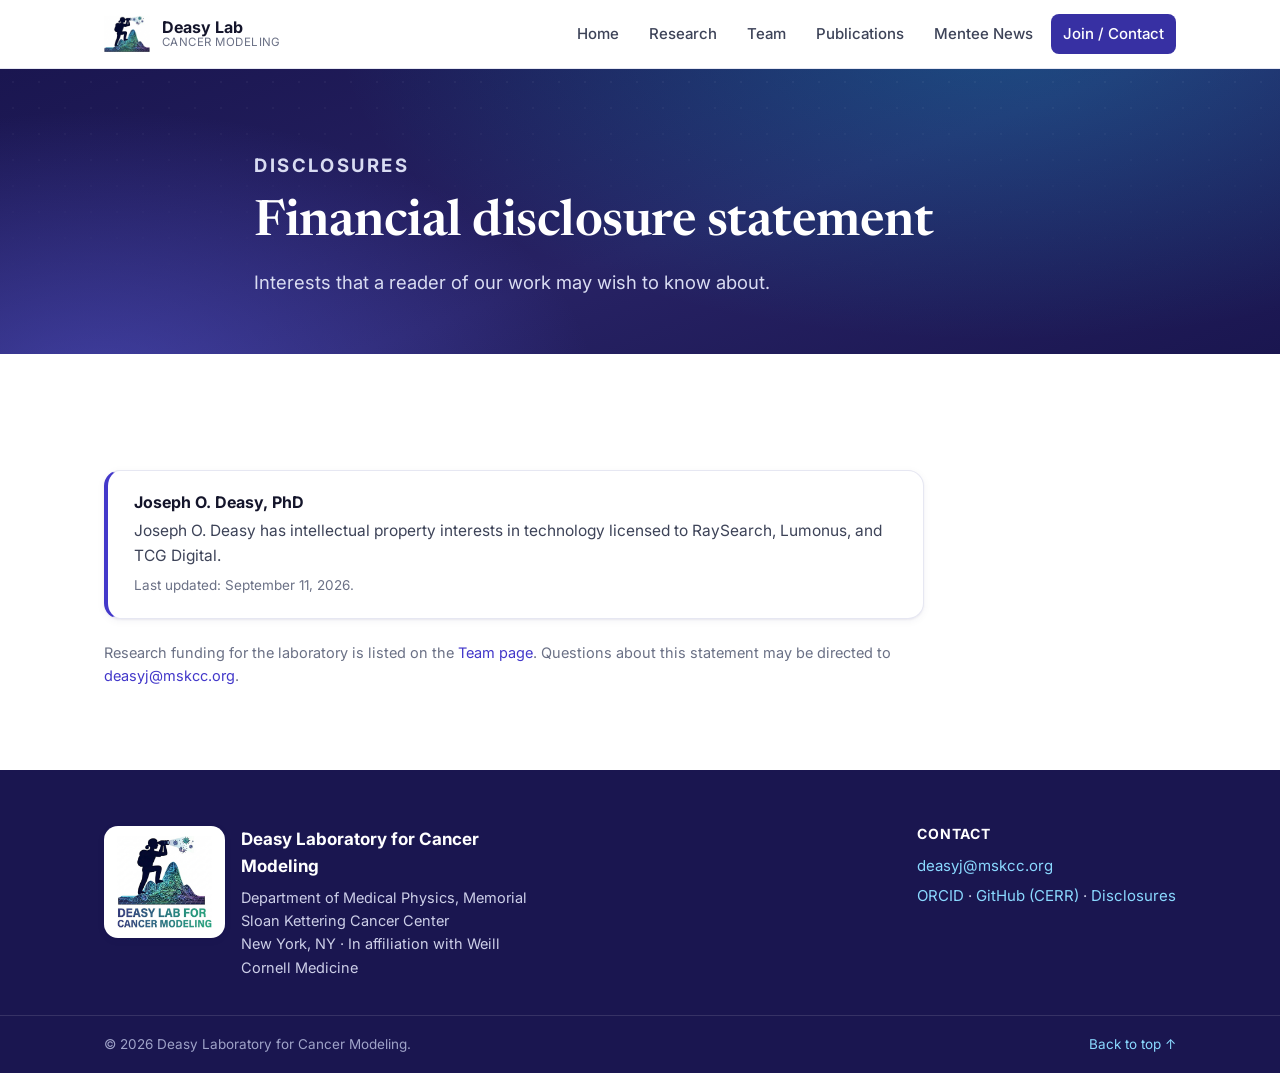
==== disclosures.html @ e01b2c83 "Team: key faculty collaborators, new fellow; Funding section; disclosures page" ====
<!DOCTYPE html>
<html lang="en">
<head>
  <meta charset="UTF-8" />
  <meta name="viewport" content="width=device-width, initial-scale=1.0" />
  <title>Disclosures — Deasy Laboratory for Cancer Modeling</title>
  <meta name="description" content="Financial disclosure statement for Joseph O. Deasy and the Deasy Laboratory for Cancer Modeling." />
  <link rel="icon" type="image/png" href="assets/img/favicon.png" />
  <link rel="preconnect" href="https://fonts.googleapis.com" />
  <link rel="preconnect" href="https://fonts.gstatic.com" crossorigin />
  <link href="https://fonts.googleapis.com/css2?family=Inter:wght@400;500;600;700;800&family=Newsreader:ital,opsz@0,6..72;1,6..72&display=swap" rel="stylesheet" />
  <link rel="stylesheet" href="assets/css/styles.css" />
</head>
<body>

  <header class="nav" id="top">
    <div class="container nav__inner">
      <a class="brand" href="index.html" aria-label="Deasy Lab for Cancer Modeling — home">
        <img class="brand__logo" src="assets/img/logo-mark.png" alt="" aria-hidden="true" />
        <span class="brand__text"><strong>Deasy Lab</strong><small>Cancer Modeling</small></span>
      </a>
      <nav class="nav__links" aria-label="Primary">
        <a href="index.html">Home</a>
        <a href="research.html">Research</a>
        <a href="team.html">Team</a>
        <a href="publications.html">Publications</a>
        <a href="mentee-news.html">Mentee News</a>
        <a href="join.html" class="nav__cta">Join / Contact</a>
      </nav>
      <button class="nav__toggle" aria-label="Open menu" aria-expanded="false" aria-controls="mobileMenu"><span></span><span></span><span></span></button>
    </div>
    <div class="nav__mobile" id="mobileMenu" hidden>
      <a href="index.html">Home</a>
      <a href="research.html">Research</a>
      <a href="team.html">Team</a>
      <a href="publications.html">Publications</a>
      <a href="mentee-news.html">Mentee News</a>
      <a href="join.html">Join / Contact</a>
    </div>
  </header>

  <main>
    <section class="pagehero">
      <div class="hero__bg" aria-hidden="true"></div>
      <div class="container pagehero__inner">
        <p class="eyebrow">Disclosures</p>
        <h1>Financial disclosure statement</h1>
        <p>Interests that a reader of our work may wish to know about.</p>
      </div>
    </section>

    <section class="section" id="disclosure">
      <div class="container">
        <div class="disclosure">
          <h3>Joseph O. Deasy, PhD</h3>
          <p>Joseph O. Deasy has intellectual property interests in technology licensed to RaySearch, Lumonus, and TCG Digital.
             <span class="disclosure__date">Last updated: September 11, 2026.</span></p>
        </div>
        <p class="grants__note">
          Research funding for the laboratory is listed on the <a href="team.html#funding">Team page</a>.
          Questions about this statement may be directed to <a href="mailto:deasyj@mskcc.org">deasyj@mskcc.org</a>.
        </p>
      </div>
    </section>
  </main>

  <footer class="footer">
    <div class="container footer__inner">
      <div class="footer__brand">
        <span class="footer__logo"><img src="assets/img/logo.png" alt="Deasy Lab for Cancer Modeling" /></span>
        <div><strong>Deasy Laboratory for Cancer Modeling</strong>
          <p>Department of Medical Physics, Memorial Sloan Kettering Cancer Center<br />New York, NY · In affiliation with Weill Cornell Medicine</p></div>
      </div>
      <div class="footer__links">
        <h4>Contact</h4>
        <p><a href="mailto:deasyj@mskcc.org">deasyj@mskcc.org</a></p>
        <p><a href="https://orcid.org/0000-0002-9437-266X" target="_blank" rel="noopener">ORCID</a> · <a href="https://github.com/cerr/CERR" target="_blank" rel="noopener">GitHub (CERR)</a> · <a href="disclosures.html">Disclosures</a></p>
      </div>
    </div>
    <div class="footer__bar">
      <div class="container"><span>© <span id="year"></span> Deasy Laboratory for Cancer Modeling.</span><a href="#top">Back to top ↑</a></div>
    </div>
  </footer>

  <script src="assets/js/main.js" defer></script>
</body>
</html>
---- assets/css/styles.css ----
/* =============================================================
   Deasy Laboratory for Cancer Modeling — stylesheet
   Built on the MSK Predictive Informatics component system.
   Re-brand the whole site by editing the tokens in :root.
   Identity: indigo primary + cyan accent (distinct from the
   SPI navy+teal, same family).
   ============================================================= */

:root {
  /* token NAMES kept from the SPI system so components need no edits;
     VALUES shifted to an indigo/cyan identity for the Deasy Lab. */
  --blue-900: #1a1650;   /* darkest — hero/footer base */
  --blue-800: #272264;
  --blue-700: #3730a3;   /* primary (indigo-800) */
  --blue-600: #4338ca;
  --blue-500: #6366f1;
  --accent:   #06b6d4;   /* cyan-500 */
  --accent-600: #0891b2;

  --ink:    #14152b;
  --body:   #3d4358;
  --muted:  #6b7186;
  --line:   #e6e7f2;
  --bg:     #ffffff;
  --tint:   #f4f5fc;
  --tint-2: #ecebfb;

  --radius: 16px;
  --radius-sm: 10px;
  --shadow-sm: 0 1px 2px rgba(26,22,80,.06), 0 2px 8px rgba(26,22,80,.05);
  --shadow:    0 6px 24px rgba(26,22,80,.10);
  --shadow-lg: 0 18px 50px rgba(26,22,80,.18);

  --container: 1120px;
  --font-sans: "Inter", system-ui, -apple-system, Segoe UI, Roboto, Helvetica, Arial, sans-serif;
  --font-serif: "Newsreader", Georgia, "Times New Roman", serif;
}

/* ---------- reset ---------- */
*, *::before, *::after { box-sizing: border-box; }
* { margin: 0; }
html { scroll-behavior: smooth; scroll-padding-top: 80px; -webkit-text-size-adjust: 100%; }
body {
  font-family: var(--font-sans);
  color: var(--body);
  background: var(--bg);
  line-height: 1.6;
  font-size: 17px;
  -webkit-font-smoothing: antialiased;
  text-rendering: optimizeLegibility;
}
img { max-width: 100%; display: block; }
a { color: var(--blue-600); text-decoration: none; }
a:hover { text-decoration: underline; }
h1, h2, h3, h4 { color: var(--ink); line-height: 1.15; font-weight: 700; }
:focus-visible { outline: 3px solid var(--blue-500); outline-offset: 2px; border-radius: 4px; }

.container { width: 100%; max-width: var(--container); margin-inline: auto; padding-inline: 24px; }

/* ---------- nav ---------- */
.nav {
  position: sticky; top: 0; z-index: 50;
  background: rgba(255,255,255,.82);
  backdrop-filter: saturate(160%) blur(12px);
  border-bottom: 1px solid var(--line);
}
.nav__inner { display: flex; align-items: center; justify-content: space-between; height: 68px; gap: 24px; }
.brand { display: inline-flex; align-items: center; gap: 12px; color: var(--ink); }
.brand:hover { text-decoration: none; }
.brand__mark {
  display: grid; place-items: center;
  width: 38px; height: 38px; border-radius: 11px;
  background: linear-gradient(135deg, var(--blue-700), var(--accent));
  color: #fff; font-weight: 800; font-size: 15px; letter-spacing: .5px;
  box-shadow: var(--shadow-sm);
}
.brand__text { display: flex; flex-direction: column; line-height: 1.1; }
.brand__text strong { font-size: 16px; color: var(--ink); }
.brand__text small { font-size: 11.5px; color: var(--muted); letter-spacing: .04em; text-transform: uppercase; }
.brand__logo { height: 46px; width: auto; display: block; }
.footer__logo { display: inline-flex; background: #fff; border-radius: 14px; padding: 10px 13px; box-shadow: var(--shadow-sm); flex-shrink: 0; }
.footer__logo img { height: 92px; width: auto; display: block; }

.nav__links { display: flex; align-items: center; gap: 6px; }
.nav__links a {
  color: var(--body); font-size: 15px; font-weight: 500;
  padding: 8px 12px; border-radius: 8px;
}
.nav__links a:hover { background: var(--tint-2); color: var(--blue-700); text-decoration: none; }
.nav__links a.is-active { color: var(--blue-700); font-weight: 600; background: var(--tint-2); }
.nav__cta { background: var(--blue-700) !important; color: #fff !important; font-weight: 600; }
.nav__cta:hover { background: var(--blue-800) !important; }
.nav__cta.is-active { color:#fff !important; }

.nav__toggle { display: none; flex-direction: column; gap: 5px; width: 42px; height: 42px; border: 1px solid var(--line); border-radius: 10px; background: #fff; cursor: pointer; align-items: center; justify-content: center; }
.nav__toggle span { width: 20px; height: 2px; background: var(--ink); border-radius: 2px; transition: .25s; }
.nav__toggle[aria-expanded="true"] span:nth-child(1) { transform: translateY(7px) rotate(45deg); }
.nav__toggle[aria-expanded="true"] span:nth-child(2) { opacity: 0; }
.nav__toggle[aria-expanded="true"] span:nth-child(3) { transform: translateY(-7px) rotate(-45deg); }

.nav__mobile { display: none; flex-direction: column; padding: 8px 24px 16px; border-bottom: 1px solid var(--line); background: #fff; }
.nav__mobile a { padding: 12px 8px; border-bottom: 1px solid var(--line); color: var(--ink); font-weight: 500; }
.nav__mobile a:last-child { border-bottom: 0; }

/* ---------- buttons ---------- */
.btn {
  display: inline-flex; align-items: center; justify-content: center; gap: 8px;
  padding: 13px 22px; border-radius: 999px; font-weight: 600; font-size: 15px;
  cursor: pointer; border: 1.5px solid transparent; transition: transform .12s ease, box-shadow .2s, background .2s;
}
.btn:hover { text-decoration: none; transform: translateY(-1px); }
.btn--primary { background: var(--blue-700); color: #fff; box-shadow: var(--shadow); }
.btn--primary:hover { background: var(--blue-800); }
.btn--ghost { background: #fff; color: var(--blue-700); border-color: var(--line); }
.btn--ghost:hover { border-color: var(--blue-500); background: var(--tint); }
.btn--ondark { background: rgba(255,255,255,.10); color:#fff; border-color: rgba(255,255,255,.28); }
.btn--ondark:hover { background: rgba(255,255,255,.18); }

/* ---------- hero (split: text + media) ---------- */
.hero { position: relative; overflow: hidden; background: var(--blue-900); color: #fff; }
.hero__bg {
  position: absolute; inset: 0;
  background:
    radial-gradient(1100px 500px at 78% -10%, rgba(6,182,212,.28), transparent 60%),
    radial-gradient(900px 520px at 8% 115%, rgba(99,102,241,.45), transparent 55%),
    linear-gradient(160deg, #1a1650 0%, #272264 55%, #1a1650 100%);
}
.hero__bg::after {
  content: ""; position: absolute; inset: 0; opacity: .22;
  background-image: radial-gradient(rgba(255,255,255,.20) 1px, transparent 1.4px);
  background-size: 26px 26px;
  -webkit-mask-image: linear-gradient(to bottom, #000, transparent 78%);
          mask-image: linear-gradient(to bottom, #000, transparent 78%);
}
.hero__inner { position: relative; padding: 84px 24px 76px; }
.hero--split .hero__inner {
  display: grid; grid-template-columns: 1.05fr .95fr; gap: 52px; align-items: center;
}
.eyebrow { text-transform: uppercase; letter-spacing: .14em; font-size: 12.5px; font-weight: 700; color: var(--accent-600); margin-bottom: 14px; }
.hero .eyebrow { color: #7fe9f2; }
.hero__title { font-family: var(--font-serif); font-weight: 600; font-size: clamp(38px, 5.2vw, 64px); line-height: 1.03; color: #fff; letter-spacing: -.01em; }
.hero__title .grad { background: linear-gradient(100deg, #a5b4fc, #67e8f9); -webkit-background-clip: text; background-clip: text; color: transparent; }
.hero__lead { margin-top: 22px; max-width: 620px; font-size: 19px; color: #d9dcf2; }
.hero__actions { margin-top: 30px; display: flex; gap: 14px; flex-wrap: wrap; }
.hero__stats { margin-top: 48px; display: grid; grid-template-columns: repeat(4, 1fr); gap: 20px; max-width: 760px; border-top: 1px solid rgba(255,255,255,.16); padding-top: 26px; }
.stat__num { display: block; font-family: var(--font-serif); font-size: 38px; font-weight: 600; color: #fff; line-height: 1; }
.stat__label { font-size: 13px; color: #b7bfe0; letter-spacing: .02em; }

/* video card in hero */
.hero__media { position: relative; }
.videocard {
  background: #fff; border-radius: 18px; padding: 12px; box-shadow: var(--shadow-lg);
  border: 1px solid rgba(255,255,255,.5);
}
.videocard video, .videocard img { width: 100%; border-radius: 10px; display: block; background: #f3f3f3; }
.videocard__cap { padding: 12px 8px 6px; }
.videocard__cap strong { display:block; font-size: 13.5px; color: var(--ink); }
.videocard__cap span { font-size: 12.5px; color: var(--muted); }
.videocard__cap a { font-size: 12.5px; }

/* ---------- interior page hero ---------- */
.pagehero { position: relative; overflow: hidden; background: var(--blue-900); color:#fff; }
.pagehero .hero__bg { position:absolute; inset:0; }
.pagehero__inner { position: relative; padding: 66px 24px 56px; max-width: 820px; }
.pagehero h1 { font-family: var(--font-serif); font-weight: 600; font-size: clamp(32px, 4.4vw, 50px); color:#fff; letter-spacing: -.01em; }
.pagehero p { margin-top: 16px; font-size: 18.5px; color:#d9dcf2; }

/* ---------- sections ---------- */
.section { padding: 82px 0; }
.section--tint { background: var(--tint); border-top: 1px solid var(--line); border-bottom: 1px solid var(--line); }
.section--tight { padding: 56px 0; }
.section__head { max-width: 780px; margin-bottom: 42px; }
.section__head h2 { font-family: var(--font-serif); font-weight: 600; font-size: clamp(28px, 4vw, 40px); letter-spacing: -.01em; }
.section__lead { margin-top: 14px; font-size: 18px; color: var(--body); }
.section__lead em { color: var(--muted); font-style: italic; }
.section__more { margin-top: 30px; }

/* ---------- prose ---------- */
.prose { max-width: 760px; }
.prose p { margin-bottom: 18px; font-size: 17.5px; color: var(--body); }
.prose h3 { font-size: 21px; margin: 30px 0 10px; }
.prose a { font-weight: 500; }

/* ---------- cards ---------- */
.cards { display: grid; gap: 22px; }
.cards--2 { grid-template-columns: repeat(2, 1fr); }
.cards--3 { grid-template-columns: repeat(3, 1fr); }
.card {
  background: #fff; border: 1px solid var(--line); border-radius: var(--radius);
  padding: 28px; box-shadow: var(--shadow-sm); transition: transform .15s, box-shadow .2s, border-color .2s;
}
.card:hover { transform: translateY(-3px); box-shadow: var(--shadow); border-color: #d4d3f5; }
.card__icon { width: 46px; height: 46px; display: grid; place-items: center; border-radius: 12px; background: var(--tint-2); color: var(--blue-700); font-size: 20px; margin-bottom: 16px; }
.card h3 { font-size: 19px; margin-bottom: 8px; }
.card p { color: var(--body); font-size: 15.5px; }

/* ---------- research programs (numbered) ---------- */
.programs { display: grid; grid-template-columns: repeat(2, 1fr); gap: 22px; }
.program {
  position: relative; background:#fff; border:1px solid var(--line); border-radius: var(--radius);
  padding: 30px 28px 26px; box-shadow: var(--shadow-sm); transition: transform .15s, box-shadow .2s, border-color .2s;
  overflow:hidden;
}
.program:hover { transform: translateY(-3px); box-shadow: var(--shadow); border-color:#d4d3f5; }
.program__num { font-family: var(--font-serif); font-size: 46px; font-weight: 600; line-height: 1; color: var(--tint-2);
  position:absolute; top: 18px; right: 22px; }
.program[data-accent] .program__num { color: var(--tint-2); }
.program__kicker { text-transform: uppercase; letter-spacing:.08em; font-size: 11.5px; font-weight:700; color: var(--accent-600); }
.program h3 { font-size: 21px; margin: 8px 0 6px; max-width: 90%; }
.program__tag { font-size: 14px; color: var(--muted); font-style: italic; margin-bottom: 12px; }
.program p { font-size: 15.5px; color: var(--body); }
.program__tools { margin-top: 14px; display:flex; flex-wrap:wrap; gap:7px; }
.tooltag { font-size:12px; font-weight:600; color: var(--blue-700); background: var(--tint-2); padding: 4px 10px; border-radius:999px; }

/* ---------- featured blocks ---------- */
.feature { display:grid; grid-template-columns: 1fr 1fr; gap: 40px; align-items:center; }
.feature + .feature { margin-top: 40px; }
.feature__media {
  border-radius: var(--radius); background: linear-gradient(150deg, var(--blue-700), var(--accent));
  min-height: 260px; box-shadow: var(--shadow); display:grid; place-items:center; color:#fff; padding: 28px; text-align:center;
  background-size: cover; background-position:center;
}
.feature__media .feature__glyph { font-family: var(--font-serif); font-size: 26px; font-weight:600; line-height:1.25; }
.feature__badge { display:inline-block; font-size:12px; font-weight:700; text-transform:uppercase; letter-spacing:.06em; color: var(--accent-600); background: rgba(6,182,212,.10); padding:4px 11px; border-radius:999px; margin-bottom:12px; }
.feature h3 { font-family: var(--font-serif); font-weight:600; font-size: 26px; margin-bottom: 12px; letter-spacing:-.01em; }
.feature p { font-size: 16.5px; color: var(--body); margin-bottom: 14px; }
.feature .ref { font-size: 14px; color: var(--muted); }
.feature--flip .feature__media { order: 2; }

/* ---------- highlights ---------- */
.highlight { background: #fff; border: 1px solid var(--line); border-left: 4px solid var(--accent); border-radius: var(--radius); padding: 26px; box-shadow: var(--shadow-sm); }
.highlight__tag { display: inline-block; font-size: 12px; font-weight: 700; text-transform: uppercase; letter-spacing: .06em; color: var(--accent-600); background: rgba(6,182,212,.10); padding: 4px 10px; border-radius: 999px; margin-bottom: 12px; }
.highlight h3 { font-size: 18px; margin-bottom: 8px; }
.highlight p { font-size: 15.5px; }
.highlight__venue { display:block; margin-top:10px; font-size:13.5px; color:var(--muted); font-style:italic; }

/* ---------- timeline ---------- */
.timeline { list-style: none; padding: 0; position: relative; margin-left: 6px; }
.timeline::before { content: ""; position: absolute; left: 7px; top: 6px; bottom: 6px; width: 2px; background: linear-gradient(var(--blue-500), var(--accent)); }
.tl { position: relative; padding: 0 0 30px 38px; }
.tl:last-child { padding-bottom: 0; }
.tl__dot { position: absolute; left: 0; top: 4px; width: 16px; height: 16px; border-radius: 50%; background: var(--blue-600); border: 3px solid #fff; box-shadow: 0 0 0 2px var(--blue-600); }
.tl[data-type="software"] .tl__dot { background: var(--accent); box-shadow: 0 0 0 2px var(--accent); }
.tl[data-type="grant"] .tl__dot { background: #f59e0b; box-shadow: 0 0 0 2px #f59e0b; }
.tl[data-type="talk"] .tl__dot { background: #8b5cf6; box-shadow: 0 0 0 2px #8b5cf6; }
.tl__date { font-weight: 700; color: var(--ink); font-size: 14px; margin-right: 10px; }
.tl__kind { font-size: 11.5px; text-transform: uppercase; letter-spacing: .06em; color: var(--muted); font-weight: 600; }
.tl__body h3 { font-size: 18px; margin: 6px 0 4px; }
.tl__body p { font-size: 15px; color: var(--body); }

/* ---------- publications ---------- */
.pub-controls { background: #fff; border: 1px solid var(--line); border-radius: var(--radius); padding: 18px; box-shadow: var(--shadow-sm); }
.search { position: relative; display: flex; align-items: center; }
.search__icon { position: absolute; left: 16px; width: 20px; height: 20px; color: var(--muted); pointer-events: none; }
.search input {
  width: 100%; font: inherit; font-size: 16.5px; color: var(--ink);
  padding: 15px 44px 15px 46px; border: 1.5px solid var(--line); border-radius: 12px; background: var(--tint);
  transition: border-color .2s, background .2s, box-shadow .2s;
}
.search input::placeholder { color: var(--muted); }
.search input:focus { outline: none; border-color: var(--blue-500); background: #fff; box-shadow: 0 0 0 4px rgba(99,102,241,.14); }
.search__clear { position: absolute; right: 12px; border: 0; background: #e2e2f0; color: var(--ink); width: 26px; height: 26px; border-radius: 50%; font-size: 18px; line-height: 1; cursor: pointer; }
.search__clear:hover { background: #cfcfe6; }

.pub-controls__row { display: flex; gap: 14px; flex-wrap: wrap; margin-top: 14px; }
.select { display: flex; flex-direction: column; gap: 4px; font-size: 12px; font-weight: 600; color: var(--muted); text-transform: uppercase; letter-spacing: .05em; }
.select select { font: inherit; font-size: 15px; font-weight: 500; text-transform: none; letter-spacing: 0; color: var(--ink); padding: 9px 12px; border: 1.5px solid var(--line); border-radius: 9px; background: #fff; cursor: pointer; min-width: 150px; }
.select select:focus { outline: none; border-color: var(--blue-500); }

.chips { display: flex; flex-wrap: wrap; gap: 9px; margin-top: 20px; }
.chip { font: inherit; font-size: 14px; font-weight: 500; color: var(--blue-700); background: #fff; border: 1.5px solid var(--line); padding: 7px 14px; border-radius: 999px; cursor: pointer; transition: .15s; }
.chip:hover { border-color: var(--blue-500); background: var(--tint); }
.chip[aria-pressed="true"] { background: var(--blue-700); color: #fff; border-color: var(--blue-700); }

.pub-meta { display: flex; align-items: center; justify-content: space-between; margin: 22px 2px 16px; font-size: 14.5px; color: var(--muted); }
.linkbtn { border: 0; background: none; color: var(--blue-600); font: inherit; font-weight: 600; cursor: pointer; padding: 0; }
.linkbtn:hover { text-decoration: underline; }

.pub-list { display: grid; gap: 16px; }
.paper {
  background: #fff; border: 1px solid var(--line); border-radius: var(--radius);
  padding: 24px; box-shadow: var(--shadow-sm); transition: box-shadow .2s, border-color .2s;
}
.paper:hover { box-shadow: var(--shadow); border-color: #d4d3f5; }
.paper__top { display: flex; gap: 14px; justify-content: space-between; align-items: flex-start; }
.paper__year { flex-shrink: 0; font-family: var(--font-serif); font-size: 22px; font-weight: 600; color: var(--blue-700); }
.paper__title { font-size: 19.5px; line-height: 1.25; margin-bottom: 6px; }
.paper__title a { color: var(--ink); text-decoration: none; }
.paper__title a:hover { color: var(--blue-700); text-decoration: underline; }
.paper__authors { font-size: 15px; color: var(--body); }
.paper__venue { font-size: 14.5px; color: var(--muted); font-style: italic; margin-top: 2px; }
.paper__badges { display: flex; flex-wrap: wrap; gap: 7px; margin-top: 14px; }
.badge { font-size: 12.5px; font-weight: 600; padding: 4px 11px; border-radius: 999px; background: var(--tint-2); color: var(--blue-700); }
.badge--type { background: #eeeef6; color: var(--ink); }
.badge--sample { background: #fef3c7; color: #92660a; }

.paper__summary {
  margin-top: 16px; background: var(--tint); border: 1px solid var(--line);
  border-radius: var(--radius-sm); padding: 0 16px; max-height: 0; overflow: hidden;
  transition: max-height .3s ease, padding .3s ease, margin .3s ease; opacity: .0;
}
.paper.open .paper__summary { max-height: 600px; padding: 16px; opacity: 1; }
.paper__summary h4 { font-size: 12px; text-transform: uppercase; letter-spacing: .07em; color: var(--accent-600); margin-bottom: 6px; }
.paper__summary p { font-size: 15.5px; color: var(--body); }

.paper__actions { display: flex; flex-wrap: wrap; gap: 10px; margin-top: 18px; align-items: center; }
.pill { display: inline-flex; align-items: center; gap: 7px; font-size: 14px; font-weight: 600; padding: 9px 16px; border-radius: 999px; cursor: pointer; border: 1.5px solid var(--line); background: #fff; color: var(--blue-700); transition: .15s; }
.pill:hover { border-color: var(--blue-500); background: var(--tint); text-decoration: none; }
.pill--download { background: var(--blue-700); color: #fff; border-color: var(--blue-700); }
.pill--download:hover { background: var(--blue-800); color: #fff; }
.pill--toggle { margin-left: auto; }
.pill svg { width: 16px; height: 16px; }

.pub-empty { text-align: center; padding: 48px 20px; color: var(--muted); }
.pub-empty p { margin-bottom: 16px; font-size: 17px; }

/* ---------- tools ---------- */
.tool { background: #fff; border: 1px solid var(--line); border-radius: var(--radius); padding: 26px; box-shadow: var(--shadow-sm); }
.tool h3 { font-size: 20px; margin-bottom: 8px; }
.tool p { font-size: 15.5px; }
.tool__meta { display: flex; gap: 8px; margin: 14px 0; flex-wrap:wrap; }
.tool__meta span { font-size: 12.5px; font-weight: 600; color: var(--muted); background: var(--tint-2); padding: 4px 10px; border-radius: 999px; }
.linkout { font-weight: 600; font-size: 15px; }

/* ---------- people ---------- */
.people { display: grid; grid-template-columns: repeat(4, 1fr); gap: 22px; }
.people--lead { grid-template-columns: repeat(3, 1fr); max-width: 760px; }
.person { text-align: center; }
.person__avatar {
  width: 100%; aspect-ratio: 1; border-radius: var(--radius); margin-bottom: 14px;
  background: linear-gradient(150deg, var(--blue-600), var(--accent));
  display: grid; place-items: center; position: relative; box-shadow: var(--shadow-sm);
  background-size: cover; background-position: center;
}
.person__avatar::after { content: attr(data-initials); color: #fff; font-family: var(--font-serif); font-size: 34px; font-weight: 600; }
.person__avatar[style*="--img"]::after { content: ""; }
.person figcaption strong { display: block; font-size: 16.5px; color: var(--ink); }
.person figcaption span { font-size: 14px; color: var(--muted); }
.person figcaption em { display:block; font-size:12.5px; color: var(--muted); font-style:italic; margin-top:2px; }

/* ---------- team group photo ---------- */
.teamphoto { margin: 0; }
.teamphoto img { width: 100%; border-radius: var(--radius); box-shadow: var(--shadow); display: block; }
.teamphoto figcaption { margin-top: 12px; font-size: 14.5px; color: var(--ink); font-weight: 600; }
.teamphoto figcaption span { color: var(--muted); font-weight: 400; font-style: italic; }

/* ---------- grants ---------- */
.grants { display: grid; gap: 14px; }
.grant { display: flex; gap: 22px; align-items: flex-start; background: #fff; border: 1px solid var(--line); border-radius: var(--radius); padding: 22px 26px; box-shadow: var(--shadow-sm); }
.grant__years { flex-shrink: 0; font-family: var(--font-serif); font-weight: 600; color: var(--blue-700); font-size: 16px; min-width: 110px; }
.grant h3 { font-size: 17px; margin-bottom: 4px; }
.grant p { font-size: 14px; color: var(--muted); }

/* ---------- CTA band ---------- */
.cta { position:relative; overflow:hidden; background: var(--blue-900); color:#fff; border-radius: var(--radius); padding: 44px 40px; box-shadow: var(--shadow); }
.cta .hero__bg { position:absolute; inset:0; }
.cta__inner { position:relative; max-width: 760px; }
.cta h2 { font-family: var(--font-serif); font-weight:600; color:#fff; font-size: clamp(24px,3.2vw,32px); }
.cta p { margin-top: 12px; color:#d9dcf2; font-size: 17px; }
.cta .hero__actions { margin-top: 24px; }

/* ---------- editor note (placeholder flag) ---------- */
.note { border:1px dashed #c9b48a; background:#fffbef; color:#7a5c17; border-radius: var(--radius-sm);
  padding: 12px 16px; font-size: 13.5px; margin-top: 16px; }
.note strong { color:#7a5c17; }

/* ---------- footer ---------- */
.footer { background: var(--blue-900); color: #cdcfe8; }
.footer__inner { display: flex; justify-content: space-between; gap: 40px; flex-wrap: wrap; padding: 56px 24px 36px; }
.footer__brand { display: flex; gap: 16px; align-items: flex-start; max-width: 440px; }
.footer__brand strong { color: #fff; font-size: 17px; display: block; margin-bottom: 6px; }
.footer__brand p { font-size: 14.5px; line-height: 1.6; }
.footer__links h4 { color: #fff; font-size: 14px; text-transform: uppercase; letter-spacing: .06em; margin-bottom: 12px; }
.footer__links p { font-size: 15px; margin-bottom: 6px; }
.footer a { color: #8ad9ff; }
.footer__bar { border-top: 1px solid rgba(255,255,255,.12); }
.footer__bar .container { display: flex; justify-content: space-between; align-items: center; padding-block: 18px; font-size: 13.5px; color: #9fa3c8; }

/* ---------- funding & disclosure ---------- */
.grants__group { font-size: 13px; text-transform: uppercase; letter-spacing: .08em; color: var(--accent-600); margin: 26px 0 12px; }
.grants__group:first-of-type { margin-top: 0; }
.grant h3 .grant__status { display: inline-block; vertical-align: middle; margin-left: 8px; font-size: 11px; font-weight: 700; letter-spacing: .06em; text-transform: uppercase; color: var(--muted); background: #eeeef6; padding: 2px 8px; border-radius: 999px; }
.grant h3 .grant__status--active { color: #065f46; background: #d1fae5; }
.grants__note { margin-top: 22px; font-size: 14.5px; color: var(--muted); max-width: 820px; }
.disclosure { margin-top: 34px; background: #fff; border: 1px solid var(--line); border-left: 4px solid var(--blue-600); border-radius: var(--radius); padding: 22px 26px; box-shadow: var(--shadow-sm); max-width: 820px; }
.disclosure h3 { font-size: 16px; margin-bottom: 8px; }
.disclosure p { font-size: 15.5px; color: var(--body); }
.disclosure__date { display: block; margin-top: 6px; font-size: 13.5px; color: var(--muted); }
.disclosure .linkout { display: inline-block; margin-top: 10px; }
.section__more .btn + .btn { margin-left: 10px; }

/* ---------- mentee news ---------- */
  .pagehero .pagehero__preamble { font-family: var(--font-serif); font-size: clamp(20px, 2.4vw, 26px); line-height: 1.4; color: #fff; margin-top: 18px; max-width: 760px; }
  .pagehero .pagehero__byline { margin-top: 8px; font-size: 15px; color: #b7bfe0; letter-spacing: .02em; }
  .pagehero .pagehero__sub { margin-top: 18px; font-size: 16.5px; color: #d9dcf2; max-width: 720px; }
.news-list { display: grid; gap: 16px; }
.news { background: #fff; border: 1px solid var(--line); border-left: 4px solid var(--accent); border-radius: var(--radius); padding: 22px 26px; box-shadow: var(--shadow-sm); transition: .2s; }
.news:hover { box-shadow: var(--shadow); border-color: #d4d3f5; border-left-color: var(--accent); }
.news--paper { border-left-color: var(--blue-600); }
.news--media { border-left-color: var(--accent); }
.news--award { border-left-color: #f59e0b; }
.news__head { display: flex; align-items: center; justify-content: space-between; gap: 12px; margin-bottom: 10px; }
.news__type { font-size: 11.5px; font-weight: 700; text-transform: uppercase; letter-spacing: .07em; color: var(--blue-700); background: var(--tint-2); padding: 4px 10px; border-radius: 999px; }
.news--media .news__type { color: var(--accent-600); background: rgba(6,182,212,.10); }
.news--award .news__type { color: #92660a; background: #fef3c7; }
.news__date { font-size: 13.5px; font-weight: 600; color: var(--muted); white-space: nowrap; }
.news__who { display: flex; flex-wrap: wrap; align-items: baseline; gap: 4px 10px; font-size: 15px; margin-bottom: 6px; }
.news__who strong { color: var(--ink); font-size: 16px; }
.news__inst { color: var(--muted); }
.news__verify { font-size: 11px; padding: 2px 8px; }
.news__title { font-size: 19.5px; line-height: 1.28; margin-bottom: 6px; }
.news__title a { color: var(--ink); }
.news__title a:hover { color: var(--blue-700); }
.news__meta { font-size: 14px; color: var(--muted); margin-bottom: 10px; }
.news__summary { font-size: 15.5px; color: var(--body); }
.news__actions { display: flex; flex-wrap: wrap; align-items: center; gap: 10px; margin-top: 16px; }
.news__source { font-size: 12.5px; color: var(--muted); }
.news__updated { color: var(--muted); }
.news__how { margin-top: 34px; font-size: 14.5px; color: var(--muted); max-width: 820px; }
.news__how strong { color: var(--ink); }
/* compact teaser cards on the home page */
.cards .news--compact { padding: 20px 22px; }
.news--compact .news__title { font-size: 17px; }
.news--compact .news__summary { font-size: 14.5px; display: -webkit-box; -webkit-line-clamp: 4; -webkit-box-orient: vertical; overflow: hidden; }
.news--compact .news__meta, .news--compact .news__source, .news--compact .news__actions .pill + .pill { display: none; }
.news--compact .news__actions { margin-top: 12px; }
.news--compact .pill { padding: 7px 13px; font-size: 13px; }
/* mentee directory */
.dir__group { font-size: 15px; text-transform: uppercase; letter-spacing: .07em; color: var(--accent-600); margin: 30px 0 12px; }
.dir__group:first-child { margin-top: 0; }
.dir { list-style: none; padding: 0; margin: 0; background: #fff; border: 1px solid var(--line); border-radius: var(--radius); box-shadow: var(--shadow-sm); overflow: hidden; }
.dir__row { display: grid; grid-template-columns: 1.1fr 1fr; gap: 10px 24px; padding: 14px 22px; border-bottom: 1px solid var(--line); align-items: center; }
.dir__row:last-child { border-bottom: 0; }
.dir__name { font: inherit; font-weight: 600; color: var(--ink); background: none; border: 0; padding: 0; text-align: left; }
.dir__name--link { color: var(--blue-700); cursor: pointer; }
.dir__name--link:hover { text-decoration: underline; }
.dir__then { display: block; font-size: 13px; color: var(--muted); margin-top: 2px; }
.dir__now { font-size: 14.5px; color: var(--body); }
.dir__unknown { color: var(--muted); font-style: italic; }
.dir__src { font-size: 12px; color: var(--muted); margin-left: 6px; }
.dir__now .badge { font-size: 11px; padding: 2px 8px; vertical-align: middle; }
/* home-page banner */
.newsbanner { display: flex; align-items: center; justify-content: space-between; gap: 24px; flex-wrap: wrap; background: linear-gradient(100deg, var(--tint-2), rgba(6,182,212,.10)); border: 1px solid #d4d3f5; border-radius: var(--radius); padding: 22px 28px; margin-bottom: 34px; }
.newsbanner__text { display: flex; align-items: center; gap: 16px; }
.newsbanner__dot { width: 12px; height: 12px; border-radius: 50%; background: var(--accent); box-shadow: 0 0 0 5px rgba(6,182,212,.18); flex-shrink: 0; }
.newsbanner strong { color: var(--ink); font-size: 17px; display: block; }
.newsbanner span.sub { color: var(--muted); font-size: 14.5px; }

/* ---------- responsive ---------- */
@media (max-width: 940px) {
  .hero--split .hero__inner { grid-template-columns: 1fr; gap: 36px; }
  .hero__media { max-width: 520px; }
  .cards--3 { grid-template-columns: repeat(2, 1fr); }
  .programs { grid-template-columns: 1fr; }
  .people { grid-template-columns: repeat(2, 1fr); }
  .people--lead { grid-template-columns: repeat(2, 1fr); }
  .hero__stats { grid-template-columns: repeat(2, 1fr); gap: 24px 20px; }
  .feature { grid-template-columns: 1fr; gap: 22px; }
  .feature--flip .feature__media { order: 0; }
}
@media (max-width: 760px) {
  body { font-size: 16px; }
  .brand__logo { height: 38px; }
  .footer__logo img { height: 68px; }
  .nav__links { display: none; }
  .nav__toggle { display: flex; }
  .nav__mobile:not([hidden]) { display: flex; }
  .section { padding: 60px 0; }
  .hero__inner { padding: 60px 24px 52px; }
  .cards--2, .cards--3 { grid-template-columns: 1fr; }
  .people { grid-template-columns: repeat(2, 1fr); }
  .paper__top { flex-direction: column-reverse; align-items: flex-start; }
  .pill--toggle { margin-left: 0; }
  .grant { flex-direction: column; gap: 6px; }
  .dir__row { grid-template-columns: 1fr; gap: 4px; }
  .news { padding: 18px 18px 18px 20px; }
  .cta { padding: 32px 24px; }
  .footer__bar .container { flex-direction: column; gap: 8px; }
}

/* ---------- motion preferences ---------- */
@media (prefers-reduced-motion: reduce) {
  html { scroll-behavior: auto; }
  *, *::before, *::after { animation: none !important; transition: none !important; }
}
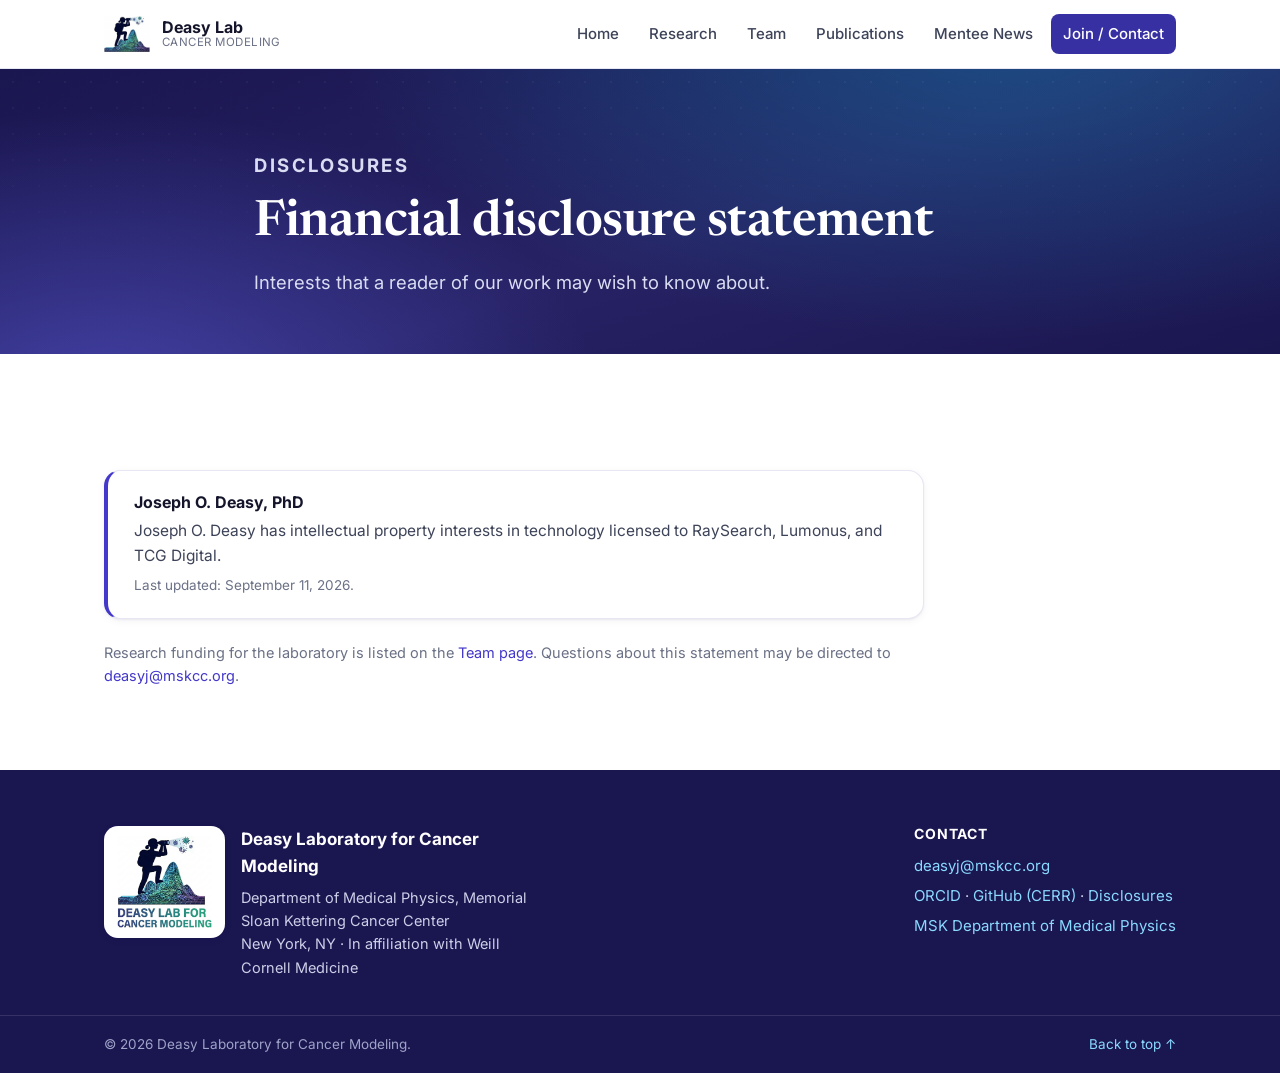
==== commit 1de86f8e: "Tools for Cancer Research, ROBIN section, PI titles, new collaborators" ====
--- a/disclosures.html
+++ b/disclosures.html
@@ -75,6 +75,7 @@
         <h4>Contact</h4>
         <p><a href="mailto:deasyj@mskcc.org">deasyj@mskcc.org</a></p>
         <p><a href="https://orcid.org/0000-0002-9437-266X" target="_blank" rel="noopener">ORCID</a> · <a href="https://github.com/cerr/CERR" target="_blank" rel="noopener">GitHub (CERR)</a> · <a href="disclosures.html">Disclosures</a></p>
+        <p><a href="https://www.mskcc.org/departments/medical-physics" target="_blank" rel="noopener">MSK Department of Medical Physics</a></p>
       </div>
     </div>
     <div class="footer__bar">
--- a/assets/css/styles.css
+++ b/assets/css/styles.css
@@ -375,6 +375,54 @@
 .footer a { color: #8ad9ff; }
 .footer__bar { border-top: 1px solid rgba(255,255,255,.12); }
 .footer__bar .container { display: flex; justify-content: space-between; align-items: center; padding-block: 18px; font-size: 13.5px; color: #9fa3c8; }
+
+/* ---------- PI titles ---------- */
+.pi { margin: -10px 0 26px; padding: 22px 26px; background: #fff; border: 1px solid var(--line); border-left: 4px solid var(--accent); border-radius: var(--radius); box-shadow: var(--shadow-sm); max-width: 760px; }
+.pi__titles { list-style: none; padding: 0; margin: 0; display: grid; grid-template-columns: repeat(2, 1fr); gap: 6px 24px; }
+.pi__titles li { font-size: 15.5px; color: var(--ink); font-weight: 500; padding-left: 16px; position: relative; }
+.pi__titles li::before { content: ""; position: absolute; left: 0; top: 10px; width: 6px; height: 6px; border-radius: 50%; background: var(--accent); }
+.pi__contact { margin-top: 14px; font-size: 14.5px; color: var(--muted); }
+.pi__contact a { font-weight: 600; }
+
+/* ---------- tools for cancer research ---------- */
+.tools { display: grid; grid-template-columns: repeat(3, 1fr); gap: 22px; }
+.toolcard { display: flex; flex-direction: column; background: #fff; border: 1px solid var(--line); border-radius: var(--radius); overflow: hidden; box-shadow: var(--shadow-sm); transition: transform .18s, box-shadow .2s, border-color .2s; }
+.toolcard:hover { transform: translateY(-3px); box-shadow: var(--shadow); border-color: #d4d3f5; }
+.toolcard__media { display: block; aspect-ratio: 16 / 10; background: var(--blue-900); }
+.toolcard__media img { width: 100%; height: 100%; object-fit: cover; display: block; }
+.toolcard__body { padding: 20px 22px 22px; display: flex; flex-direction: column; gap: 10px; flex: 1; }
+.toolcard h3 { font-size: 20px; }
+.toolcard p { font-size: 15px; color: var(--body); }
+.toolcard p.ref { font-size: 13px; color: var(--muted); }
+.toolcard code { font-size: 13px; background: var(--tint-2); padding: 1px 6px; border-radius: 6px; color: var(--blue-700); }
+.toolcard .tool__meta { margin: 2px 0 0; }
+.toolcard__links { display: flex; flex-wrap: wrap; gap: 6px 18px; margin-top: auto; }
+.toolcard__badge { display: inline-block; align-self: flex-start; font-size: 11.5px; font-weight: 700; text-transform: uppercase; letter-spacing: .07em; color: #92660a; background: #fef3c7; padding: 4px 10px; border-radius: 999px; }
+.toolcard--featured { grid-column: 1 / -1; flex-direction: row; border-color: #c7d2fe; box-shadow: var(--shadow); }
+.toolcard--featured .toolcard__media { flex: 0 0 46%; aspect-ratio: auto; min-height: 300px; }
+.toolcard--featured .toolcard__media img { object-fit: contain; }
+.toolcard--featured .toolcard__body { padding: 30px 34px; justify-content: center; }
+.toolcard--featured h3 { font-family: var(--font-serif); font-weight: 600; font-size: 30px; letter-spacing: -.01em; }
+.toolcard--featured p { font-size: 16.5px; }
+.toolcard .note { font-size: 13.5px; padding: 10px 12px; }
+
+/* ---------- ROBIN talks ---------- */
+.talks__head { margin: 40px 0 16px; max-width: 820px; }
+.talks__head h3 { font-size: 22px; margin-bottom: 8px; }
+.talks__head p { font-size: 15.5px; color: var(--body); }
+.talks { background: #fff; border: 1px solid var(--line); border-radius: var(--radius); box-shadow: var(--shadow-sm); margin-bottom: 12px; overflow: hidden; }
+.talks summary { display: flex; align-items: center; gap: 16px; padding: 16px 22px; cursor: pointer; list-style: none; }
+.talks summary::-webkit-details-marker { display: none; }
+.talks summary::before { content: "▸"; color: var(--blue-600); font-size: 14px; transition: transform .2s; }
+.talks[open] summary::before { transform: rotate(90deg); }
+.talks__year { font-family: var(--font-serif); font-weight: 600; font-size: 22px; color: var(--blue-700); }
+.talks__n { font-size: 13px; color: var(--muted); }
+.talks__link { margin-left: auto; font-size: 14px; font-weight: 600; }
+.talklist { list-style: none; padding: 0 22px 12px; margin: 0; }
+.talklist li { display: grid; grid-template-columns: 70px 200px 1fr; gap: 12px; padding: 9px 0; border-top: 1px solid var(--line); font-size: 14.5px; }
+.talk__date { color: var(--muted); font-weight: 600; }
+.talk__who { color: var(--ink); font-weight: 600; }
+.talk__title { color: var(--body); }
 
 /* ---------- funding & disclosure ---------- */
 .grants__group { font-size: 13px; text-transform: uppercase; letter-spacing: .08em; color: var(--accent-600); margin: 26px 0 12px; }
@@ -451,6 +499,9 @@
   .hero--split .hero__inner { grid-template-columns: 1fr; gap: 36px; }
   .hero__media { max-width: 520px; }
   .cards--3 { grid-template-columns: repeat(2, 1fr); }
+  .tools { grid-template-columns: repeat(2, 1fr); }
+  .toolcard--featured { flex-direction: column; }
+  .toolcard--featured .toolcard__media { flex: none; aspect-ratio: 16 / 9; min-height: 0; }
   .programs { grid-template-columns: 1fr; }
   .people { grid-template-columns: repeat(2, 1fr); }
   .people--lead { grid-template-columns: repeat(2, 1fr); }
@@ -467,11 +518,14 @@
   .nav__mobile:not([hidden]) { display: flex; }
   .section { padding: 60px 0; }
   .hero__inner { padding: 60px 24px 52px; }
-  .cards--2, .cards--3 { grid-template-columns: 1fr; }
+  .cards--2, .cards--3, .tools { grid-template-columns: 1fr; }
   .people { grid-template-columns: repeat(2, 1fr); }
   .paper__top { flex-direction: column-reverse; align-items: flex-start; }
   .pill--toggle { margin-left: 0; }
   .grant { flex-direction: column; gap: 6px; }
+  .pi__titles { grid-template-columns: 1fr; }
+  .talklist li { grid-template-columns: 1fr; gap: 2px; }
+  .talks summary { flex-wrap: wrap; }
   .dir__row { grid-template-columns: 1fr; gap: 4px; }
   .news { padding: 18px 18px 18px 20px; }
   .cta { padding: 32px 24px; }
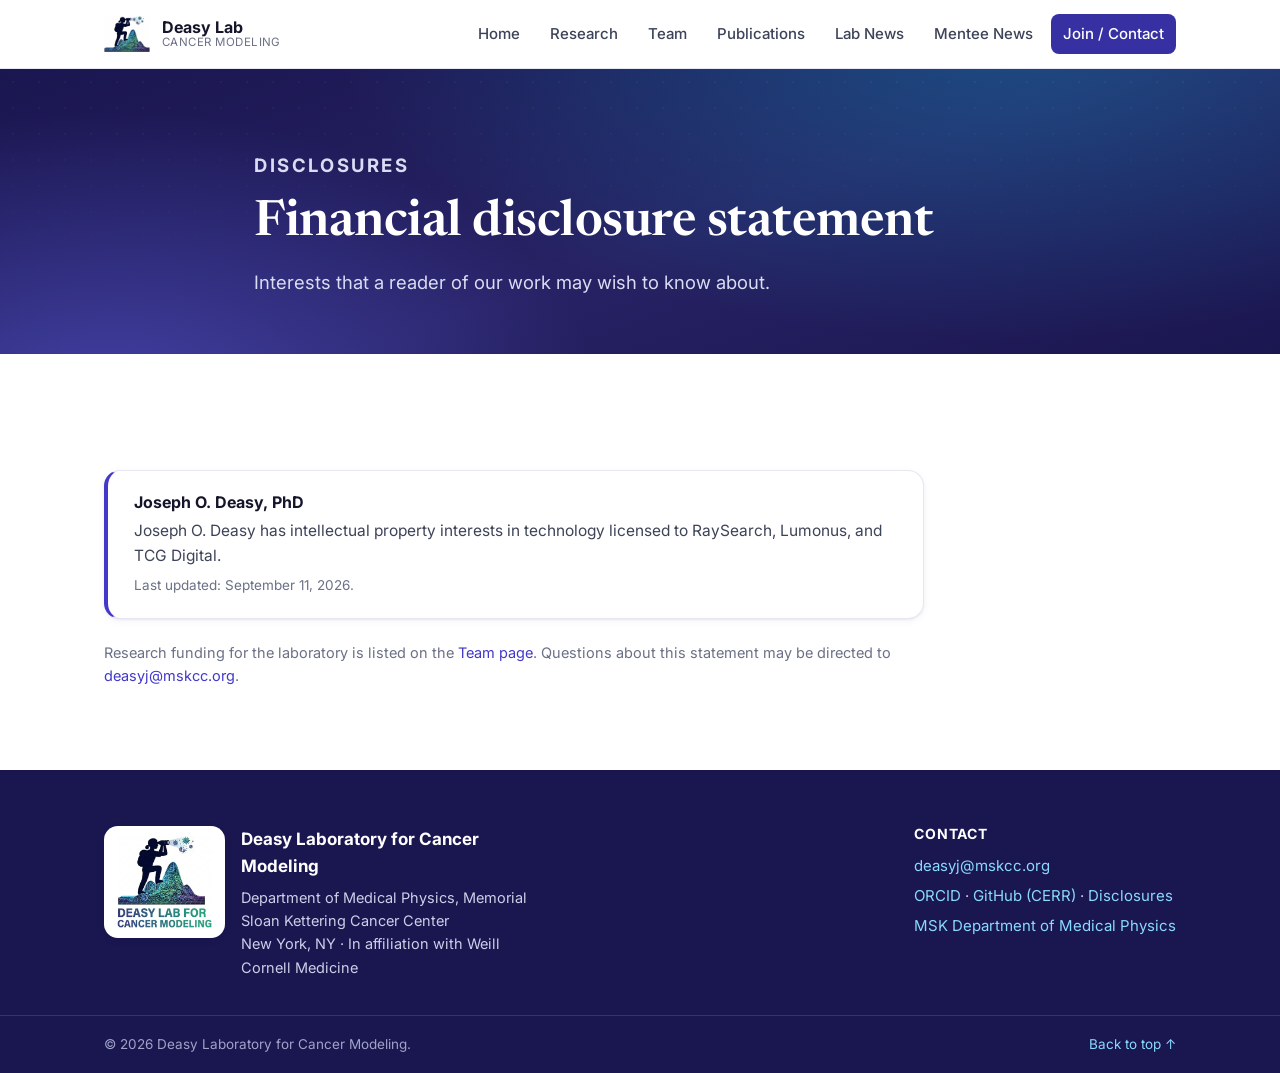
==== commit 5fb41ef2: "Add Lab News feed and home-page news hub" ====
--- a/disclosures.html
+++ b/disclosures.html
@@ -24,7 +24,8 @@
         <a href="research.html">Research</a>
         <a href="team.html">Team</a>
         <a href="publications.html">Publications</a>
-        <a href="mentee-news.html">Mentee News</a>
+        <a href="lab-news.html">Lab News</a>
+      <a href="mentee-news.html">Mentee News</a>
         <a href="join.html" class="nav__cta">Join / Contact</a>
       </nav>
       <button class="nav__toggle" aria-label="Open menu" aria-expanded="false" aria-controls="mobileMenu"><span></span><span></span><span></span></button>
@@ -34,6 +35,7 @@
       <a href="research.html">Research</a>
       <a href="team.html">Team</a>
       <a href="publications.html">Publications</a>
+      <a href="lab-news.html">Lab News</a>
       <a href="mentee-news.html">Mentee News</a>
       <a href="join.html">Join / Contact</a>
     </div>
--- a/assets/css/styles.css
+++ b/assets/css/styles.css
@@ -343,6 +343,29 @@
 .teamphoto img { width: 100%; border-radius: var(--radius); box-shadow: var(--shadow); display: block; }
 .teamphoto figcaption { margin-top: 12px; font-size: 14.5px; color: var(--ink); font-weight: 600; }
 .teamphoto figcaption span { color: var(--muted); font-weight: 400; font-style: italic; }
+
+/* ---------- team photo name labels ---------- */
+.teamphoto__frame { position: relative; container-type: inline-size; }
+.teamphoto__labels { list-style: none; margin: 0; padding: 0; position: absolute; inset: 0; pointer-events: none; }
+.teamphoto__label {
+  position: absolute; left: calc(var(--x) * 1%); top: calc(var(--y) * 1%);
+  transform: translate(-50%, -50%);
+  background: rgba(255,255,255,.94); color: var(--ink); border: 1px solid rgba(255,255,255,.9);
+  border-radius: 7px; padding: 4px 9px; box-shadow: 0 2px 8px rgba(15,23,42,.28);
+  font-size: 12px; line-height: 1.2; text-align: center; white-space: nowrap; backdrop-filter: blur(2px);
+}
+.teamphoto__label strong { display: block; font-weight: 600; }
+.teamphoto__label span { display: block; font-size: .85em; color: var(--muted); }
+@container (min-width: 0px) { .teamphoto__label { font-size: clamp(8.5px, 1.15cqw, 13px); padding: .3em .7em; border-radius: .55em; } }
+.teamphoto .teamphoto__cap { margin-top: 12px; font-size: 13.5px; color: var(--muted); font-weight: 400; line-height: 1.5; }
+@media (max-width: 640px) {
+  .teamphoto__labels { display: none; }
+}
+@media (min-width: 641px) {
+  .teamphoto__cap { position: absolute; width: 1px; height: 1px; overflow: hidden; clip: rect(0 0 0 0); white-space: nowrap; }
+  .teamphoto { position: relative; }
+}
+
 
 /* ---------- grants ---------- */
 .grants { display: grid; gap: 14px; }
@@ -494,11 +517,45 @@
 .newsbanner strong { color: var(--ink); font-size: 17px; display: block; }
 .newsbanner span.sub { color: var(--muted); font-size: 14.5px; }
 
+/* ---------- news hub (home: Lab News beside Mentee News) ---------- */
+.newshub { display: grid; grid-template-columns: 1fr 1fr; grid-template-rows: auto auto; gap: 20px 28px; align-items: start; }
+.newscol { display: grid; grid-row: span 2; grid-template-rows: subgrid; min-width: 0; row-gap: 20px; }
+.newsbanner--col { flex-direction: column; align-items: flex-start; justify-content: space-between; gap: 16px; margin-bottom: 0; }
+.newsbanner--col .newsbanner__text { align-items: flex-start; }
+.newsbanner--col .newsbanner__dot { margin-top: 6px; }
+.newscol--lab .newsbanner { background: linear-gradient(100deg, var(--tint-2), rgba(55,48,163,.10)); border-color: #c7c5f0; }
+.newscol--lab .newsbanner__dot { background: var(--blue-600); box-shadow: 0 0 0 5px rgba(55,48,163,.16); }
+.newscol--mentee .newsbanner { background: linear-gradient(100deg, rgba(6,182,212,.08), rgba(6,182,212,.16)); border-color: #b9e8f0; }
+.cards--stack { grid-template-columns: 1fr; gap: 16px; }
+
+/* ---------- lab news: people line + member strip ---------- */
+.news__who--lab { gap: 6px 8px; font-size: 14.5px; }
+.news__wholabel { color: var(--muted); font-weight: 500; }
+.news__person { display: inline-flex; align-items: baseline; gap: 6px; }
+.news__person strong { font-size: 15px; }
+.news__person--pi strong { color: var(--blue-700); }
+.news__role { color: var(--muted); font-size: 13px; }
+.news__sep { color: #c4c2e8; }
+.news--compact .news__who--lab { font-size: 13.5px; }
+.members { display: grid; grid-template-columns: repeat(3, 1fr); gap: 14px; }
+.member { display: flex; flex-direction: column; align-items: flex-start; gap: 3px; text-align: left; background: #fff; border: 1px solid var(--line); border-radius: var(--radius); padding: 16px 18px; box-shadow: var(--shadow-sm); font: inherit; color: inherit; cursor: pointer; transition: .2s; }
+.member:hover { border-color: #c7c5f0; box-shadow: var(--shadow); }
+.member.is-active { border-color: var(--blue-600); background: var(--tint-2); }
+.member--none { cursor: default; opacity: .75; }
+.member--none:hover { border-color: var(--line); box-shadow: var(--shadow-sm); }
+.member--pi { border-left: 4px solid var(--blue-600); }
+.member__name { font-weight: 600; color: var(--ink); }
+.member__role { font-size: 13.5px; color: var(--muted); }
+.member__count { font-size: 12.5px; font-weight: 600; color: var(--blue-700); background: var(--tint-2); padding: 3px 9px; border-radius: 999px; margin-top: 4px; }
+.member--none .member__count { color: var(--muted); background: #f1f1f6; }
+
 /* ---------- responsive ---------- */
 @media (max-width: 940px) {
   .hero--split .hero__inner { grid-template-columns: 1fr; gap: 36px; }
   .hero__media { max-width: 520px; }
   .cards--3 { grid-template-columns: repeat(2, 1fr); }
+  .newshub { grid-template-columns: 1fr; }
+  .members { grid-template-columns: repeat(2, 1fr); }
   .tools { grid-template-columns: repeat(2, 1fr); }
   .toolcard--featured { flex-direction: column; }
   .toolcard--featured .toolcard__media { flex: none; aspect-ratio: 16 / 9; min-height: 0; }
@@ -518,7 +575,7 @@
   .nav__mobile:not([hidden]) { display: flex; }
   .section { padding: 60px 0; }
   .hero__inner { padding: 60px 24px 52px; }
-  .cards--2, .cards--3, .tools { grid-template-columns: 1fr; }
+  .cards--2, .cards--3, .tools, .members { grid-template-columns: 1fr; }
   .people { grid-template-columns: repeat(2, 1fr); }
   .paper__top { flex-direction: column-reverse; align-items: flex-start; }
   .pill--toggle { margin-left: 0; }
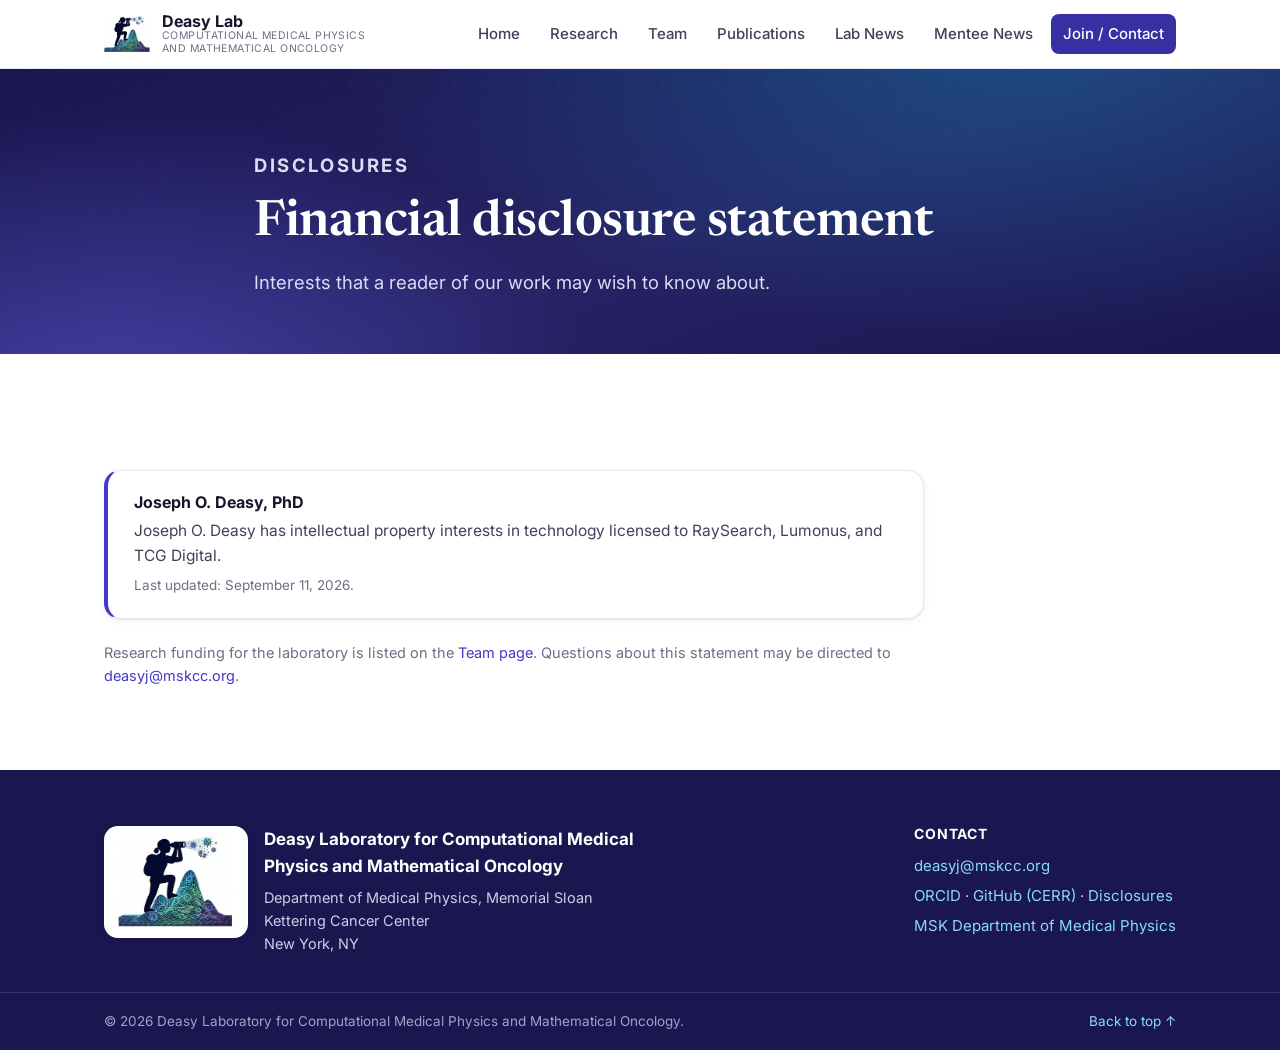
==== commit 7f090c20: "Rename lab; acknowledge Weill Cornell only as PI appointment" ====
--- a/disclosures.html
+++ b/disclosures.html
@@ -3,8 +3,8 @@
 <head>
   <meta charset="UTF-8" />
   <meta name="viewport" content="width=device-width, initial-scale=1.0" />
-  <title>Disclosures — Deasy Laboratory for Cancer Modeling</title>
-  <meta name="description" content="Financial disclosure statement for Joseph O. Deasy and the Deasy Laboratory for Cancer Modeling." />
+  <title>Disclosures — Deasy Laboratory for Computational Medical Physics and Mathematical Oncology</title>
+  <meta name="description" content="Financial disclosure statement for Joseph O. Deasy and the Deasy Laboratory for Computational Medical Physics and Mathematical Oncology." />
   <link rel="icon" type="image/png" href="assets/img/favicon.png" />
   <link rel="preconnect" href="https://fonts.googleapis.com" />
   <link rel="preconnect" href="https://fonts.gstatic.com" crossorigin />
@@ -15,9 +15,9 @@
 
   <header class="nav" id="top">
     <div class="container nav__inner">
-      <a class="brand" href="index.html" aria-label="Deasy Lab for Cancer Modeling — home">
+      <a class="brand" href="index.html" aria-label="Deasy Laboratory for Computational Medical Physics and Mathematical Oncology — home">
         <img class="brand__logo" src="assets/img/logo-mark.png" alt="" aria-hidden="true" />
-        <span class="brand__text"><strong>Deasy Lab</strong><small>Cancer Modeling</small></span>
+        <span class="brand__text"><strong>Deasy Lab</strong><small>Computational Medical Physics<br />and Mathematical Oncology</small></span>
       </a>
       <nav class="nav__links" aria-label="Primary">
         <a href="index.html">Home</a>
@@ -69,9 +69,9 @@
   <footer class="footer">
     <div class="container footer__inner">
       <div class="footer__brand">
-        <span class="footer__logo"><img src="assets/img/logo.png" alt="Deasy Lab for Cancer Modeling" /></span>
-        <div><strong>Deasy Laboratory for Cancer Modeling</strong>
-          <p>Department of Medical Physics, Memorial Sloan Kettering Cancer Center<br />New York, NY · In affiliation with Weill Cornell Medicine</p></div>
+        <span class="footer__logo"><img src="assets/img/logo.png" alt="Deasy Laboratory for Computational Medical Physics and Mathematical Oncology" /></span>
+        <div><strong>Deasy Laboratory for Computational Medical Physics and Mathematical Oncology</strong>
+          <p>Department of Medical Physics, Memorial Sloan Kettering Cancer Center<br />New York, NY</p></div>
       </div>
       <div class="footer__links">
         <h4>Contact</h4>
@@ -81,7 +81,7 @@
       </div>
     </div>
     <div class="footer__bar">
-      <div class="container"><span>© <span id="year"></span> Deasy Laboratory for Cancer Modeling.</span><a href="#top">Back to top ↑</a></div>
+      <div class="container"><span>© <span id="year"></span> Deasy Laboratory for Computational Medical Physics and Mathematical Oncology.</span><a href="#top">Back to top ↑</a></div>
     </div>
   </footer>
 
--- a/assets/css/styles.css
+++ b/assets/css/styles.css
@@ -1,5 +1,5 @@
 /* =============================================================
-   Deasy Laboratory for Cancer Modeling — stylesheet
+   Deasy Laboratory for Computational Medical Physics and Mathematical Oncology — stylesheet
    Built on the MSK Predictive Informatics component system.
    Re-brand the whole site by editing the tokens in :root.
    Identity: indigo primary + cyan accent (distinct from the
@@ -76,7 +76,7 @@
 }
 .brand__text { display: flex; flex-direction: column; line-height: 1.1; }
 .brand__text strong { font-size: 16px; color: var(--ink); }
-.brand__text small { font-size: 11.5px; color: var(--muted); letter-spacing: .04em; text-transform: uppercase; }
+.brand__text small { font-size: 10.5px; line-height: 1.2; white-space: nowrap; color: var(--muted); letter-spacing: .04em; text-transform: uppercase; }
 .brand__logo { height: 46px; width: auto; display: block; }
 .footer__logo { display: inline-flex; background: #fff; border-radius: 14px; padding: 10px 13px; box-shadow: var(--shadow-sm); flex-shrink: 0; }
 .footer__logo img { height: 92px; width: auto; display: block; }
@@ -140,6 +140,11 @@
 .hero .eyebrow { color: #7fe9f2; }
 .hero__title { font-family: var(--font-serif); font-weight: 600; font-size: clamp(38px, 5.2vw, 64px); line-height: 1.03; color: #fff; letter-spacing: -.01em; }
 .hero__title .grad { background: linear-gradient(100deg, #a5b4fc, #67e8f9); -webkit-background-clip: text; background-clip: text; color: transparent; }
+/* Long lab name (Oct 2026): a lighter lead-in line, then the name as a three-line gradient stack.
+   4.25vw tracks the hero text column so the longest line ("Mathematical Oncology") never wraps. */
+.hero__title--long { font-size: clamp(28px, 4.25vw, 48px); line-height: 1.08; }
+.hero__title--long .hero__title-pre { display: block; font-size: .66em; font-weight: 500; color: #e2e5fb; letter-spacing: 0; line-height: 1.15; margin-bottom: .32em; }
+.hero__title--long .grad { display: block; }
 .hero__lead { margin-top: 22px; max-width: 620px; font-size: 19px; color: #d9dcf2; }
 .hero__actions { margin-top: 30px; display: flex; gap: 14px; flex-wrap: wrap; }
 .hero__stats { margin-top: 48px; display: grid; grid-template-columns: repeat(4, 1fr); gap: 20px; max-width: 760px; border-top: 1px solid rgba(255,255,255,.16); padding-top: 26px; }
@@ -390,7 +395,7 @@
 /* ---------- footer ---------- */
 .footer { background: var(--blue-900); color: #cdcfe8; }
 .footer__inner { display: flex; justify-content: space-between; gap: 40px; flex-wrap: wrap; padding: 56px 24px 36px; }
-.footer__brand { display: flex; gap: 16px; align-items: flex-start; max-width: 440px; }
+.footer__brand { display: flex; gap: 16px; align-items: flex-start; max-width: 540px; }
 .footer__brand strong { color: #fff; font-size: 17px; display: block; margin-bottom: 6px; }
 .footer__brand p { font-size: 14.5px; line-height: 1.6; }
 .footer__links h4 { color: #fff; font-size: 14px; text-transform: uppercase; letter-spacing: .06em; margin-bottom: 12px; }
@@ -566,6 +571,22 @@
   .feature { grid-template-columns: 1fr; gap: 22px; }
   .feature--flip .feature__media { order: 0; }
 }
+/* Header with the long lab name: subtitle hidden and links tightened between 841 and 1045 px;
+   hamburger menu from 840 px (the link row no longer fits beside the brand below that). */
+@media (max-width: 1045px) {
+  .brand__text small { display: none; }
+  .nav__links { gap: 4px; }
+  .nav__links a { font-size: 14px; padding: 8px 9px; }
+}
+@media (max-width: 840px) {
+  .nav__links { display: none; }
+  .nav__toggle { display: flex; }
+  .nav__mobile:not([hidden]) { display: flex; }
+  .brand__text small { display: block; }
+}
+@media (max-width: 400px) {
+  .brand__text small { font-size: 9.5px; letter-spacing: .03em; }
+}
 @media (max-width: 760px) {
   body { font-size: 16px; }
   .brand__logo { height: 38px; }
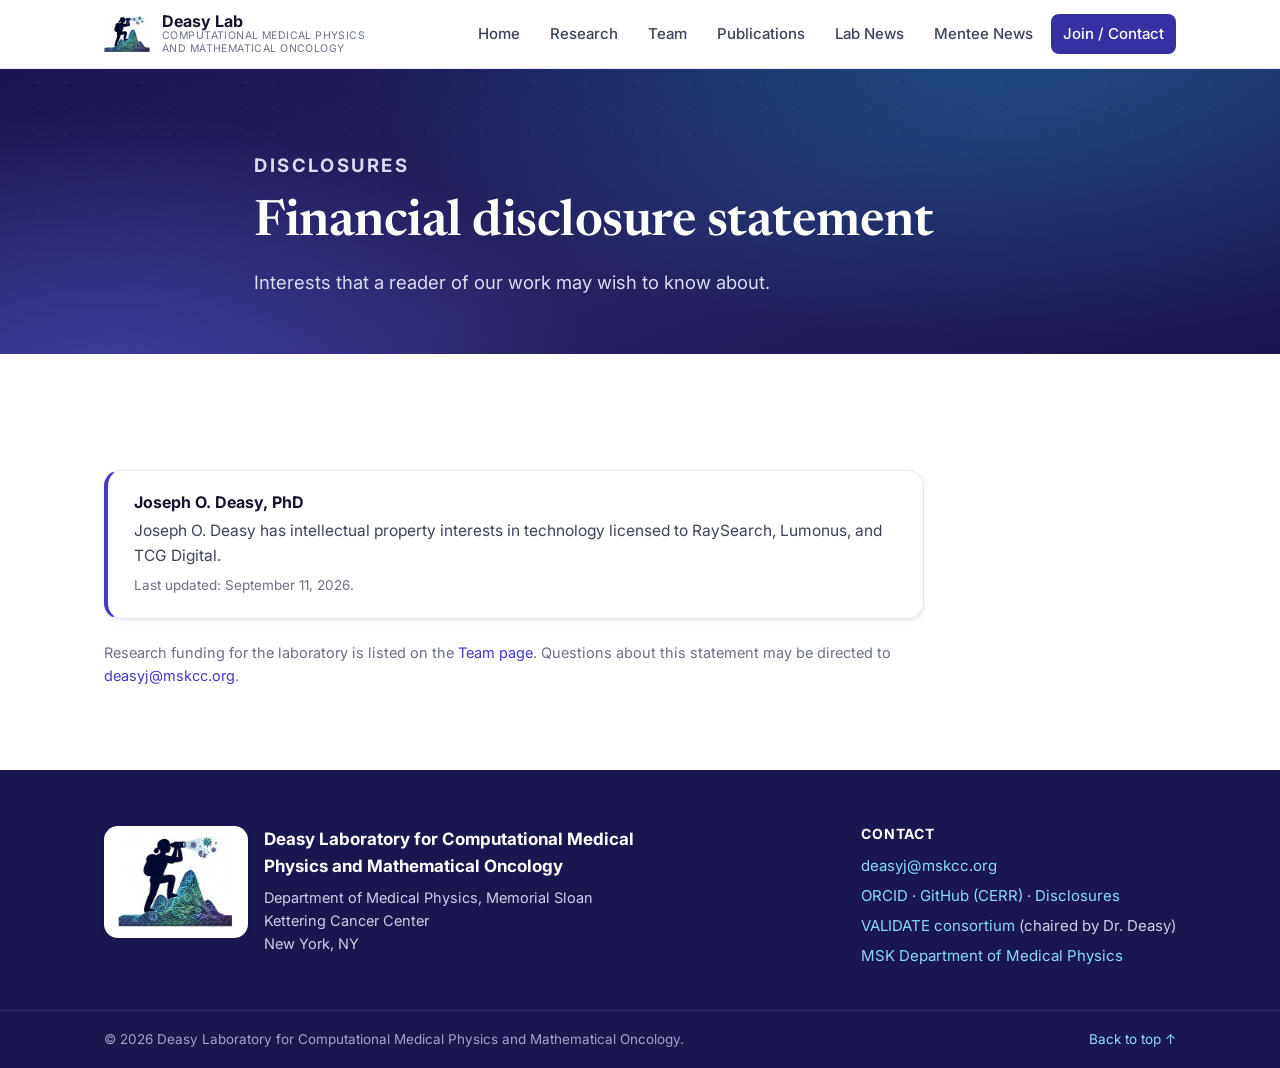
==== commit 3c980897: "Add VALIDATE consortium: home band, research section, footer link" ====
--- a/disclosures.html
+++ b/disclosures.html
@@ -77,6 +77,7 @@
         <h4>Contact</h4>
         <p><a href="mailto:deasyj@mskcc.org">deasyj@mskcc.org</a></p>
         <p><a href="https://orcid.org/0000-0002-9437-266X" target="_blank" rel="noopener">ORCID</a> · <a href="https://github.com/cerr/CERR" target="_blank" rel="noopener">GitHub (CERR)</a> · <a href="disclosures.html">Disclosures</a></p>
+        <p><a href="https://cerrver.github.io/validate4rt/" target="_blank" rel="noopener">VALIDATE consortium</a> (chaired by Dr. Deasy)</p>
         <p><a href="https://www.mskcc.org/departments/medical-physics" target="_blank" rel="noopener">MSK Department of Medical Physics</a></p>
       </div>
     </div>
--- a/assets/css/styles.css
+++ b/assets/css/styles.css
@@ -231,6 +231,9 @@
 .feature p { font-size: 16.5px; color: var(--body); margin-bottom: 14px; }
 .feature .ref { font-size: 14px; color: var(--muted); }
 .feature--flip .feature__media { order: 2; }
+/* VALIDATE consortium band on the home page: the logo sits on white instead of the gradient */
+.feature__media--validate { background: #fff; border: 1px solid var(--line); }
+.feature__media--validate img { width: 78%; max-width: 420px; height: auto; }
 
 /* ---------- highlights ---------- */
 .highlight { background: #fff; border: 1px solid var(--line); border-left: 4px solid var(--accent); border-radius: var(--radius); padding: 26px; box-shadow: var(--shadow-sm); }
@@ -490,6 +493,13 @@
 .news__meta { font-size: 14px; color: var(--muted); margin-bottom: 10px; }
 .news__summary { font-size: 15.5px; color: var(--body); }
 .news__actions { display: flex; flex-wrap: wrap; align-items: center; gap: 10px; margin-top: 16px; }
+.news__figs { display: flex; flex-wrap: wrap; gap: 14px; margin-top: 14px; }
+.news__fig { margin: 0; flex: 1 1 240px; max-width: 420px; }
+.news__fig img { display: block; width: 100%; height: auto; border: 1px solid var(--line); border-radius: 8px; background: #fff; }
+.news__fig a:hover img { box-shadow: var(--shadow-sm); }
+.news__fig figcaption { font-size: 12.5px; color: var(--muted); margin-top: 6px; }
+.news--compact .news__figs { margin-top: 10px; }
+.news--compact .news__fig { flex: 0 1 200px; }
 .news__source { font-size: 12.5px; color: var(--muted); }
 .news__updated { color: var(--muted); }
 .news__how { margin-top: 34px; font-size: 14.5px; color: var(--muted); max-width: 820px; }
